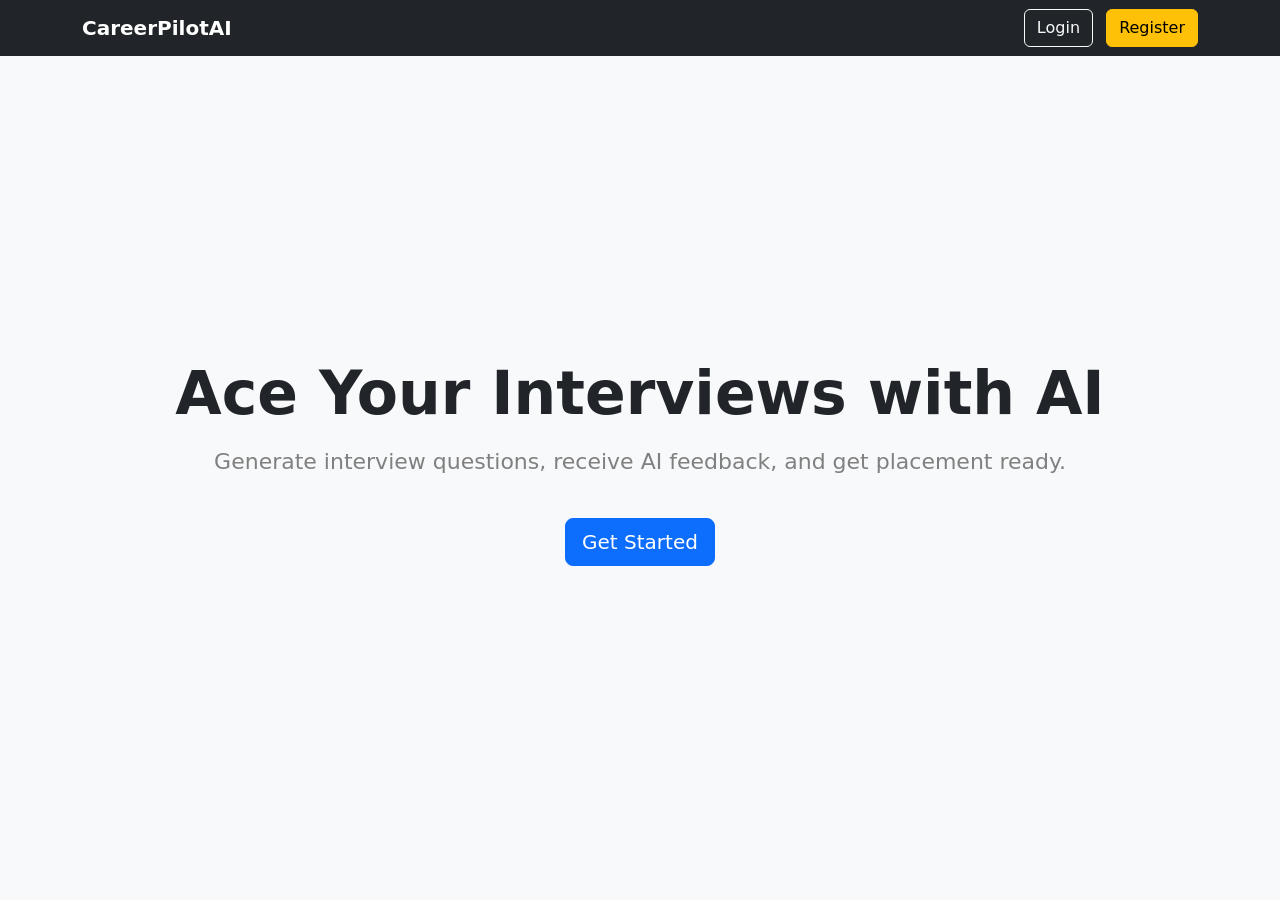
==== src/main/resources/static/index.html @ 3dd6079a "Completed user registration module" ====
<!DOCTYPE html>
<html lang="en">
<head>
    <meta charset="UTF-8">
    <meta name="viewport" content="width=device-width, initial-scale=1.0">
    <title>CareerPilotAI</title>

    <link href="https://cdn.jsdelivr.net/npm/bootstrap@5.3.7/dist/css/bootstrap.min.css" rel="stylesheet">

    <style>

        body{
            background:#f8f9fa;
        }

        .hero{
            height:90vh;
            display:flex;
            justify-content:center;
            align-items:center;
        }

        .hero h1{
            font-size:60px;
            font-weight:bold;
        }

        .hero p{
            font-size:22px;
            color:gray;
        }

    </style>

</head>

<body>

<nav class="navbar navbar-expand-lg bg-dark navbar-dark">

    <div class="container">

        <a class="navbar-brand fw-bold" href="#">
            CareerPilotAI
        </a>

        <div>

            <a href="login.html" class="btn btn-outline-light me-2">
                Login
            </a>

            <a href="register.html" class="btn btn-warning">
                Register
            </a>

        </div>

    </div>

</nav>


<section class="hero">

    <div class="text-center">

        <h1>
            Ace Your Interviews with AI
        </h1>

        <p class="mt-3">

            Generate interview questions,
            receive AI feedback,
            and get placement ready.

        </p>

        <a href="register.html" class="btn btn-primary btn-lg mt-4">

            Get Started

        </a>

    </div>

</section>

</body>
</html>
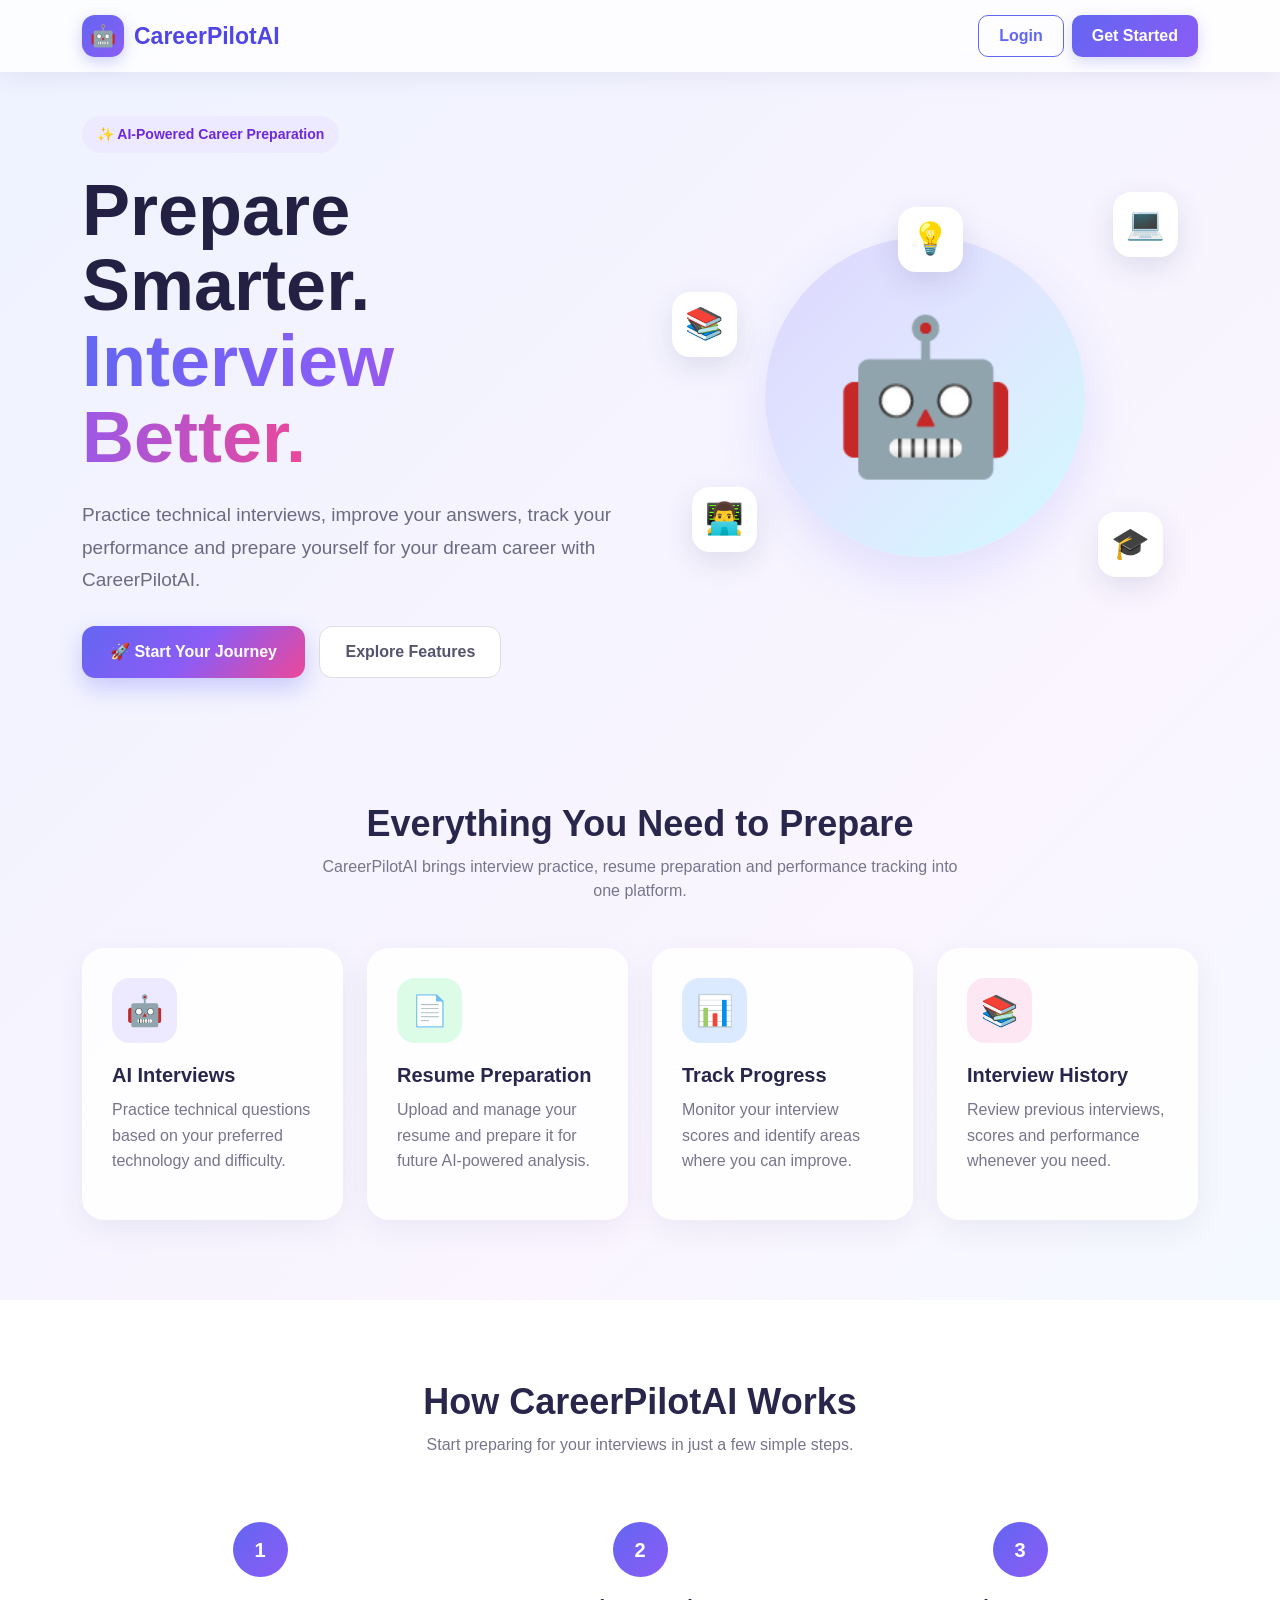
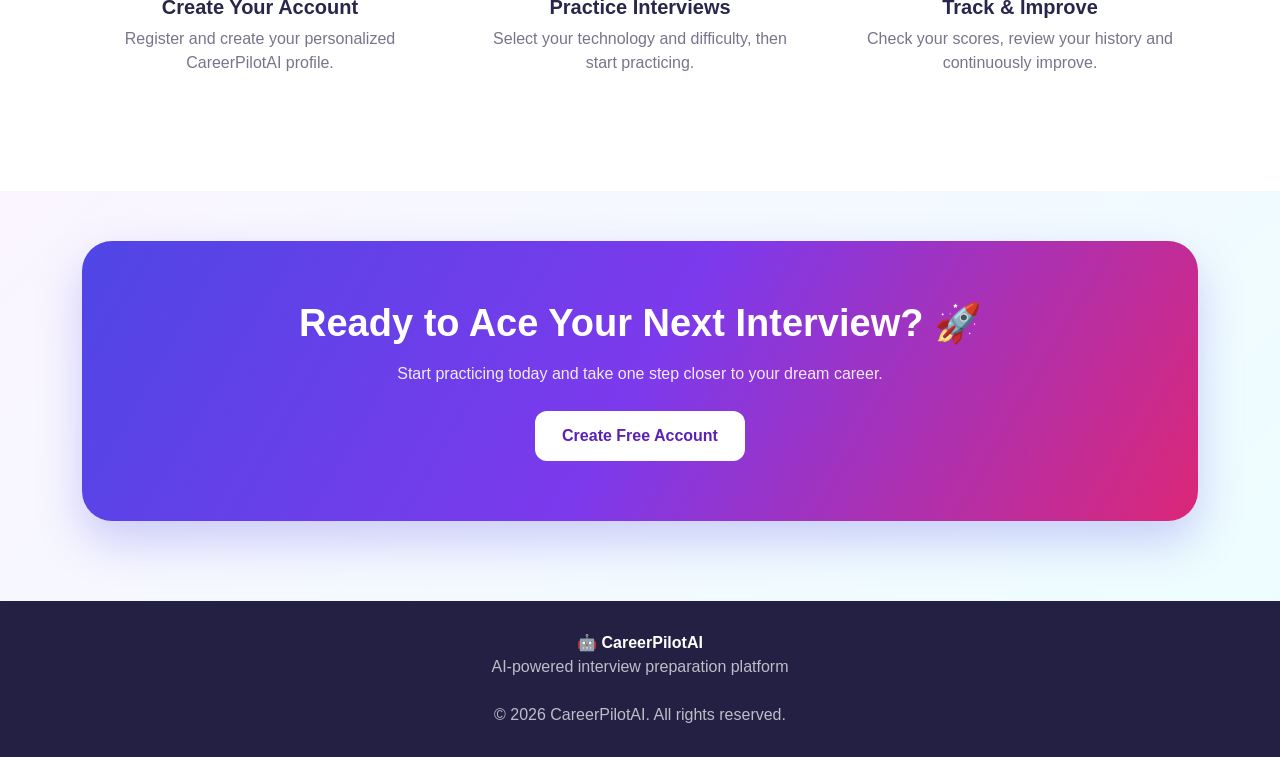
==== commit 85e33927: "Upgrade CareerPilotAI frontend UI" ====
--- a/src/main/resources/static/index.html
+++ b/src/main/resources/static/index.html
@@ -1,57 +1,581 @@
 <!DOCTYPE html>
 <html lang="en">
+
 <head>
+
     <meta charset="UTF-8">
-    <meta name="viewport" content="width=device-width, initial-scale=1.0">
-    <title>CareerPilotAI</title>
-
-    <link href="https://cdn.jsdelivr.net/npm/bootstrap@5.3.7/dist/css/bootstrap.min.css" rel="stylesheet">
+    <meta name="viewport" content="width=device-width, initial-scale=1">
+
+    <title>CareerPilotAI | AI-Powered Career Preparation</title>
+
+    <link href="https://cdn.jsdelivr.net/npm/bootstrap@5.3.7/dist/css/bootstrap.min.css"
+          rel="stylesheet">
+
+    <link rel="stylesheet"
+          href="https://cdnjs.cloudflare.com/ajax/libs/font-awesome/6.7.2/css/all.min.css">
 
     <style>
 
-        body{
-            background:#f8f9fa;
-        }
-
-        .hero{
-            height:90vh;
-            display:flex;
-            justify-content:center;
-            align-items:center;
-        }
-
-        .hero h1{
-            font-size:60px;
-            font-weight:bold;
-        }
-
-        .hero p{
-            font-size:22px;
-            color:gray;
+        * {
+            box-sizing: border-box;
+        }
+
+        body {
+            margin: 0;
+            font-family: "Segoe UI", sans-serif;
+            background: linear-gradient(
+                    135deg,
+                    #eef2ff,
+                    #faf5ff,
+                    #ecfeff
+            );
+            color: #29264c;
+            overflow-x: hidden;
+        }
+
+
+        /* =========================
+           NAVBAR
+        ========================== */
+
+        .navbar {
+            background: rgba(255,255,255,0.82);
+            backdrop-filter: blur(15px);
+            box-shadow: 0 5px 25px rgba(60,60,110,0.08);
+            padding: 15px 0;
+        }
+
+        .brand {
+            display: flex;
+            align-items: center;
+            gap: 10px;
+            font-size: 23px;
+            font-weight: 750;
+            color: #4f46e5;
+            text-decoration: none;
+        }
+
+        .brand-icon {
+            width: 42px;
+            height: 42px;
+            border-radius: 13px;
+            background: linear-gradient(
+                    135deg,
+                    #6366f1,
+                    #8b5cf6
+            );
+            color: white;
+            display: flex;
+            justify-content: center;
+            align-items: center;
+            font-size: 21px;
+            box-shadow: 0 5px 15px rgba(99,102,241,0.3);
+        }
+
+        .nav-link {
+            color: #55536d !important;
+            font-weight: 500;
+            margin-right: 15px;
+        }
+
+        .nav-link:hover {
+            color: #6366f1 !important;
+        }
+
+        .login-btn {
+            border: 1px solid #6366f1;
+            color: #6366f1;
+            border-radius: 10px;
+            padding: 8px 20px;
+            text-decoration: none;
+            font-weight: 600;
+        }
+
+        .login-btn:hover {
+            background: #6366f1;
+            color: white;
+        }
+
+        .register-btn {
+            background: linear-gradient(
+                    135deg,
+                    #6366f1,
+                    #8b5cf6
+            );
+            color: white;
+            border-radius: 10px;
+            padding: 9px 20px;
+            text-decoration: none;
+            font-weight: 600;
+            box-shadow: 0 5px 15px rgba(99,102,241,0.25);
+        }
+
+        .register-btn:hover {
+            color: white;
+            transform: translateY(-2px);
+        }
+
+
+        /* =========================
+           HERO
+        ========================== */
+
+        .hero {
+            min-height: 650px;
+            display: flex;
+            align-items: center;
+            position: relative;
+            overflow: hidden;
+        }
+
+        .hero-content {
+            position: relative;
+            z-index: 5;
+        }
+
+        .badge-ai {
+            display: inline-block;
+            padding: 8px 15px;
+            border-radius: 30px;
+            background: #ede9fe;
+            color: #6d28d9;
+            font-size: 14px;
+            font-weight: 600;
+            margin-bottom: 20px;
+        }
+
+        .hero h1 {
+            font-size: clamp(45px, 6vw, 72px);
+            font-weight: 800;
+            line-height: 1.05;
+            color: #242044;
+        }
+
+        .gradient-text {
+            background: linear-gradient(
+                    90deg,
+                    #6366f1,
+                    #8b5cf6,
+                    #ec4899
+            );
+            -webkit-background-clip: text;
+            -webkit-text-fill-color: transparent;
+        }
+
+        .hero p {
+            font-size: 19px;
+            color: #6b6a80;
+            max-width: 650px;
+            line-height: 1.7;
+        }
+
+        .hero-buttons {
+            margin-top: 30px;
+        }
+
+        .start-btn {
+            display: inline-block;
+            background: linear-gradient(
+                    135deg,
+                    #6366f1,
+                    #8b5cf6,
+                    #ec4899
+            );
+            color: white;
+            padding: 14px 28px;
+            border-radius: 13px;
+            text-decoration: none;
+            font-weight: 650;
+            box-shadow: 0 10px 25px rgba(99,102,241,0.3);
+            transition: .3s;
+        }
+
+        .start-btn:hover {
+            color: white;
+            transform: translateY(-4px);
+            box-shadow: 0 15px 30px rgba(99,102,241,0.4);
+        }
+
+        .learn-btn {
+            display: inline-block;
+            margin-left: 10px;
+            padding: 13px 25px;
+            border-radius: 13px;
+            border: 1px solid #ddd;
+            background: white;
+            color: #55536d;
+            text-decoration: none;
+            font-weight: 600;
+        }
+
+        .learn-btn:hover {
+            color: #6366f1;
+            border-color: #6366f1;
+        }
+
+
+        /* =========================
+           HERO ILLUSTRATION
+        ========================== */
+
+        .hero-visual {
+            position: relative;
+            height: 450px;
+            display: flex;
+            align-items: center;
+            justify-content: center;
+        }
+
+        .main-circle {
+            width: 320px;
+            height: 320px;
+            border-radius: 50%;
+            background: linear-gradient(
+                    135deg,
+                    #ddd6fe,
+                    #e0e7ff,
+                    #cffafe
+            );
+            display: flex;
+            align-items: center;
+            justify-content: center;
+            font-size: 150px;
+            box-shadow: 0 20px 50px rgba(99,102,241,0.15);
+            animation: pulse 4s ease-in-out infinite;
+        }
+
+        @keyframes pulse {
+
+            0%,100% {
+                transform: translateY(0);
+            }
+
+            50% {
+                transform: translateY(-12px);
+            }
+
+        }
+
+
+        /* =========================
+           FLOATING STICKERS
+        ========================== */
+
+        .float-sticker {
+            position: absolute;
+            background: white;
+            width: 65px;
+            height: 65px;
+            border-radius: 18px;
+            display: flex;
+            align-items: center;
+            justify-content: center;
+            font-size: 31px;
+            box-shadow: 0 10px 30px rgba(50,50,100,0.12);
+            animation: float 5s ease-in-out infinite;
+        }
+
+        .sticker-computer {
+            top: 20px;
+            right: 20px;
+        }
+
+        .sticker-book {
+            top: 120px;
+            left: 20px;
+            animation-delay: 1s;
+        }
+
+        .sticker-graduation {
+            bottom: 45px;
+            right: 35px;
+            animation-delay: 2s;
+        }
+
+        .sticker-code {
+            bottom: 70px;
+            left: 40px;
+            animation-delay: 1.5s;
+        }
+
+        .sticker-ai {
+            top: 35px;
+            left: 45%;
+            animation-delay: 2.5s;
+        }
+
+        @keyframes float {
+
+            0%,100% {
+                transform: translateY(0) rotate(-3deg);
+            }
+
+            50% {
+                transform: translateY(-15px) rotate(3deg);
+            }
+
+        }
+
+
+        /* =========================
+           FEATURES
+        ========================== */
+
+        .section {
+            padding: 80px 0;
+        }
+
+        .section-title {
+            text-align: center;
+            font-weight: 750;
+            font-size: 36px;
+            color: #29264c;
+        }
+
+        .section-subtitle {
+            text-align: center;
+            color: #77758b;
+            max-width: 650px;
+            margin: 10px auto 45px;
+        }
+
+        .feature-card {
+            background: rgba(255,255,255,0.85);
+            border: none;
+            border-radius: 22px;
+            padding: 30px;
+            height: 100%;
+            box-shadow: 0 10px 30px rgba(60,60,110,0.07);
+            transition: .3s;
+        }
+
+        .feature-card:hover {
+            transform: translateY(-8px);
+            box-shadow: 0 18px 40px rgba(60,60,110,0.13);
+        }
+
+        .feature-icon {
+            width: 65px;
+            height: 65px;
+            border-radius: 18px;
+            display: flex;
+            align-items: center;
+            justify-content: center;
+            font-size: 30px;
+            margin-bottom: 20px;
+        }
+
+        .icon-purple {
+            background: #ede9fe;
+        }
+
+        .icon-green {
+            background: #dcfce7;
+        }
+
+        .icon-blue {
+            background: #dbeafe;
+        }
+
+        .icon-pink {
+            background: #fce7f3;
+        }
+
+        .feature-card h5 {
+            font-weight: 700;
+            margin-bottom: 10px;
+        }
+
+        .feature-card p {
+            color: #77758b;
+            line-height: 1.6;
+        }
+
+
+        /* =========================
+           HOW IT WORKS
+        ========================== */
+
+        .steps {
+            background: white;
+        }
+
+        .step {
+            text-align: center;
+            padding: 20px;
+        }
+
+        .step-number {
+            width: 55px;
+            height: 55px;
+            border-radius: 50%;
+            background: linear-gradient(
+                    135deg,
+                    #6366f1,
+                    #8b5cf6
+            );
+            color: white;
+            display: flex;
+            align-items: center;
+            justify-content: center;
+            margin: 0 auto 18px;
+            font-weight: 700;
+            font-size: 20px;
+        }
+
+        .step h5 {
+            font-weight: 700;
+        }
+
+        .step p {
+            color: #77758b;
+        }
+
+
+        /* =========================
+           CTA
+        ========================== */
+
+        .cta {
+            margin: 50px auto 80px;
+            border-radius: 30px;
+            padding: 60px 30px;
+            text-align: center;
+            color: white;
+            background: linear-gradient(
+                    120deg,
+                    #4f46e5,
+                    #7c3aed,
+                    #db2777
+            );
+            box-shadow: 0 20px 45px rgba(79,70,229,0.25);
+        }
+
+        .cta h2 {
+            font-size: 38px;
+            font-weight: 750;
+        }
+
+        .cta p {
+            opacity: .9;
+            margin: 15px auto 25px;
+            max-width: 600px;
+        }
+
+        .cta-btn {
+            display: inline-block;
+            background: white;
+            color: #5b21b6;
+            padding: 13px 27px;
+            border-radius: 12px;
+            text-decoration: none;
+            font-weight: 700;
+        }
+
+        .cta-btn:hover {
+            color: #4c1d95;
+            background: #f5f3ff;
+        }
+
+
+        /* =========================
+           FOOTER
+        ========================== */
+
+        footer {
+            text-align: center;
+            padding: 30px;
+            background: #242044;
+            color: rgba(255,255,255,.7);
+        }
+
+        footer strong {
+            color: white;
+        }
+
+
+        /* =========================
+           RESPONSIVE
+        ========================== */
+
+        @media(max-width: 991px) {
+
+            .hero {
+                padding: 60px 0;
+            }
+
+            .hero-visual {
+                margin-top: 40px;
+            }
+
+        }
+
+        @media(max-width: 576px) {
+
+            .hero h1 {
+                font-size: 45px;
+            }
+
+            .main-circle {
+                width: 240px;
+                height: 240px;
+                font-size: 110px;
+            }
+
+            .hero-buttons a {
+                display: block;
+                width: 100%;
+                margin: 10px 0;
+                text-align: center;
+            }
+
+            .learn-btn {
+                margin-left: 0;
+            }
+
         }
 
     </style>
 
 </head>
 
+
 <body>
 
-<nav class="navbar navbar-expand-lg bg-dark navbar-dark">
+
+<!-- =========================
+     NAVBAR
+========================== -->
+
+<nav class="navbar navbar-expand-lg">
 
     <div class="container">
 
-        <a class="navbar-brand fw-bold" href="#">
+        <a href="index.html" class="brand">
+
+            <div class="brand-icon">
+                🤖
+            </div>
+
             CareerPilotAI
+
         </a>
 
-        <div>
-
-            <a href="login.html" class="btn btn-outline-light me-2">
+
+        <div class="d-flex align-items-center gap-2">
+
+            <a href="login.html"
+               class="login-btn">
+
                 Login
+
             </a>
 
-            <a href="register.html" class="btn btn-warning">
-                Register
+            <a href="register.html"
+               class="register-btn">
+
+                Get Started
+
             </a>
 
         </div>
@@ -61,31 +585,399 @@
 </nav>
 
 
+
+<!-- =========================
+     HERO SECTION
+========================== -->
+
 <section class="hero">
 
-    <div class="text-center">
-
-        <h1>
-            Ace Your Interviews with AI
-        </h1>
-
-        <p class="mt-3">
-
-            Generate interview questions,
-            receive AI feedback,
-            and get placement ready.
+    <div class="container">
+
+        <div class="row align-items-center">
+
+
+            <!-- LEFT -->
+
+            <div class="col-lg-6 hero-content">
+
+                <span class="badge-ai">
+
+                    ✨ AI-Powered Career Preparation
+
+                </span>
+
+
+                <h1>
+
+                    Prepare Smarter.
+                    <br>
+
+                    <span class="gradient-text">
+                        Interview Better.
+                    </span>
+
+                </h1>
+
+
+                <p class="mt-4">
+
+                    Practice technical interviews, improve your
+                    answers, track your performance and prepare
+                    yourself for your dream career with CareerPilotAI.
+
+                </p>
+
+
+                <div class="hero-buttons">
+
+                    <a href="register.html"
+                       class="start-btn">
+
+                        🚀 Start Your Journey
+
+                    </a>
+
+
+                    <a href="#features"
+                       class="learn-btn">
+
+                        Explore Features
+
+                    </a>
+
+                </div>
+
+            </div>
+
+
+            <!-- RIGHT -->
+
+            <div class="col-lg-6">
+
+                <div class="hero-visual">
+
+
+                    <div class="main-circle">
+
+                        🤖
+
+                    </div>
+
+
+                    <div class="float-sticker sticker-computer">
+                        💻
+                    </div>
+
+                    <div class="float-sticker sticker-book">
+                        📚
+                    </div>
+
+                    <div class="float-sticker sticker-graduation">
+                        🎓
+                    </div>
+
+                    <div class="float-sticker sticker-code">
+                        👨‍💻
+                    </div>
+
+                    <div class="float-sticker sticker-ai">
+                        💡
+                    </div>
+
+
+                </div>
+
+            </div>
+
+        </div>
+
+    </div>
+
+</section>
+
+
+
+<!-- =========================
+     FEATURES
+========================== -->
+
+<section class="section" id="features">
+
+    <div class="container">
+
+        <h2 class="section-title">
+
+            Everything You Need to Prepare
+
+        </h2>
+
+        <p class="section-subtitle">
+
+            CareerPilotAI brings interview practice, resume
+            preparation and performance tracking into one platform.
 
         </p>
 
-        <a href="register.html" class="btn btn-primary btn-lg mt-4">
-
-            Get Started
+
+        <div class="row g-4">
+
+
+            <!-- INTERVIEW -->
+
+            <div class="col-lg-3 col-md-6">
+
+                <div class="feature-card">
+
+                    <div class="feature-icon icon-purple">
+                        🤖
+                    </div>
+
+                    <h5>
+                        AI Interviews
+                    </h5>
+
+                    <p>
+                        Practice technical questions based on
+                        your preferred technology and difficulty.
+                    </p>
+
+                </div>
+
+            </div>
+
+
+            <!-- RESUME -->
+
+            <div class="col-lg-3 col-md-6">
+
+                <div class="feature-card">
+
+                    <div class="feature-icon icon-green">
+                        📄
+                    </div>
+
+                    <h5>
+                        Resume Preparation
+                    </h5>
+
+                    <p>
+                        Upload and manage your resume and prepare
+                        it for future AI-powered analysis.
+                    </p>
+
+                </div>
+
+            </div>
+
+
+            <!-- PROGRESS -->
+
+            <div class="col-lg-3 col-md-6">
+
+                <div class="feature-card">
+
+                    <div class="feature-icon icon-blue">
+                        📊
+                    </div>
+
+                    <h5>
+                        Track Progress
+                    </h5>
+
+                    <p>
+                        Monitor your interview scores and identify
+                        areas where you can improve.
+                    </p>
+
+                </div>
+
+            </div>
+
+
+            <!-- HISTORY -->
+
+            <div class="col-lg-3 col-md-6">
+
+                <div class="feature-card">
+
+                    <div class="feature-icon icon-pink">
+                        📚
+                    </div>
+
+                    <h5>
+                        Interview History
+                    </h5>
+
+                    <p>
+                        Review previous interviews, scores and
+                        performance whenever you need.
+                    </p>
+
+                </div>
+
+            </div>
+
+
+        </div>
+
+    </div>
+
+</section>
+
+
+
+<!-- =========================
+     HOW IT WORKS
+========================== -->
+
+<section class="section steps">
+
+    <div class="container">
+
+        <h2 class="section-title">
+
+            How CareerPilotAI Works
+
+        </h2>
+
+        <p class="section-subtitle">
+
+            Start preparing for your interviews in just a few simple steps.
+
+        </p>
+
+
+        <div class="row g-4">
+
+
+            <div class="col-md-4">
+
+                <div class="step">
+
+                    <div class="step-number">
+                        1
+                    </div>
+
+                    <h5>
+                        Create Your Account
+                    </h5>
+
+                    <p>
+                        Register and create your personalized
+                        CareerPilotAI profile.
+                    </p>
+
+                </div>
+
+            </div>
+
+
+            <div class="col-md-4">
+
+                <div class="step">
+
+                    <div class="step-number">
+                        2
+                    </div>
+
+                    <h5>
+                        Practice Interviews
+                    </h5>
+
+                    <p>
+                        Select your technology and difficulty,
+                        then start practicing.
+                    </p>
+
+                </div>
+
+            </div>
+
+
+            <div class="col-md-4">
+
+                <div class="step">
+
+                    <div class="step-number">
+                        3
+                    </div>
+
+                    <h5>
+                        Track & Improve
+                    </h5>
+
+                    <p>
+                        Check your scores, review your history
+                        and continuously improve.
+                    </p>
+
+                </div>
+
+            </div>
+
+
+        </div>
+
+    </div>
+
+</section>
+
+
+
+<!-- =========================
+     CTA
+========================== -->
+
+<div class="container">
+
+    <div class="cta">
+
+        <h2>
+            Ready to Ace Your Next Interview? 🚀
+        </h2>
+
+        <p>
+
+            Start practicing today and take one step closer
+            to your dream career.
+
+        </p>
+
+        <a href="register.html"
+           class="cta-btn">
+
+            Create Free Account
 
         </a>
 
     </div>
 
-</section>
+</div>
+
+
+
+<!-- =========================
+     FOOTER
+========================== -->
+
+<footer>
+
+    <strong>
+        🤖 CareerPilotAI
+    </strong>
+
+    <br>
+
+    AI-powered interview preparation platform
+
+    <br><br>
+
+    © 2026 CareerPilotAI. All rights reserved.
+
+</footer>
+
 
 </body>
+
 </html>
